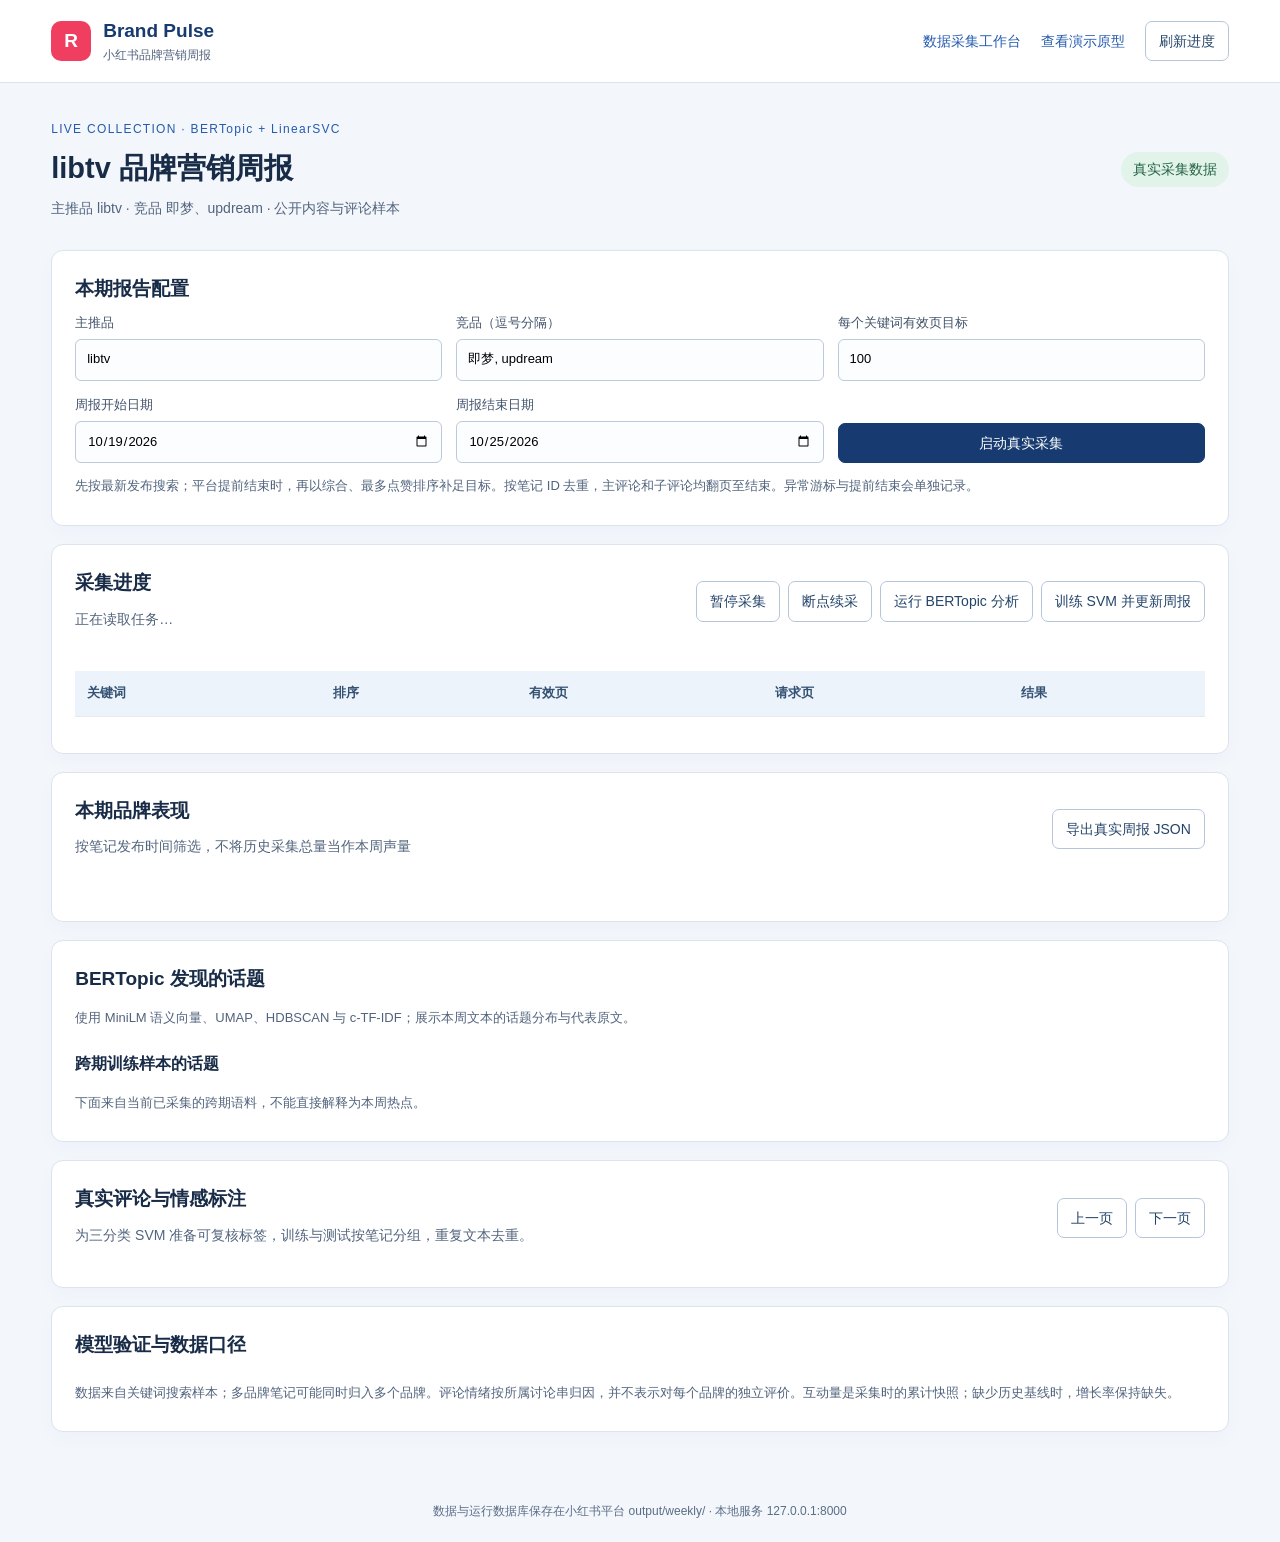
==== platforms/xiaohongshu/web/brand-report/index.html @ d646ecd1 "Add real XHS brand collection and BERTopic plus SVM weekly reporting" ====
<!doctype html>
<html lang="zh-CN"><head><meta charset="utf-8"><meta name="viewport" content="width=device-width,initial-scale=1"><meta http-equiv="refresh" content="0;url=live.html"><title>libtv 品牌营销周报</title></head><body><p><a href="live.html">打开 libtv 真实数据周报</a></p></body></html>
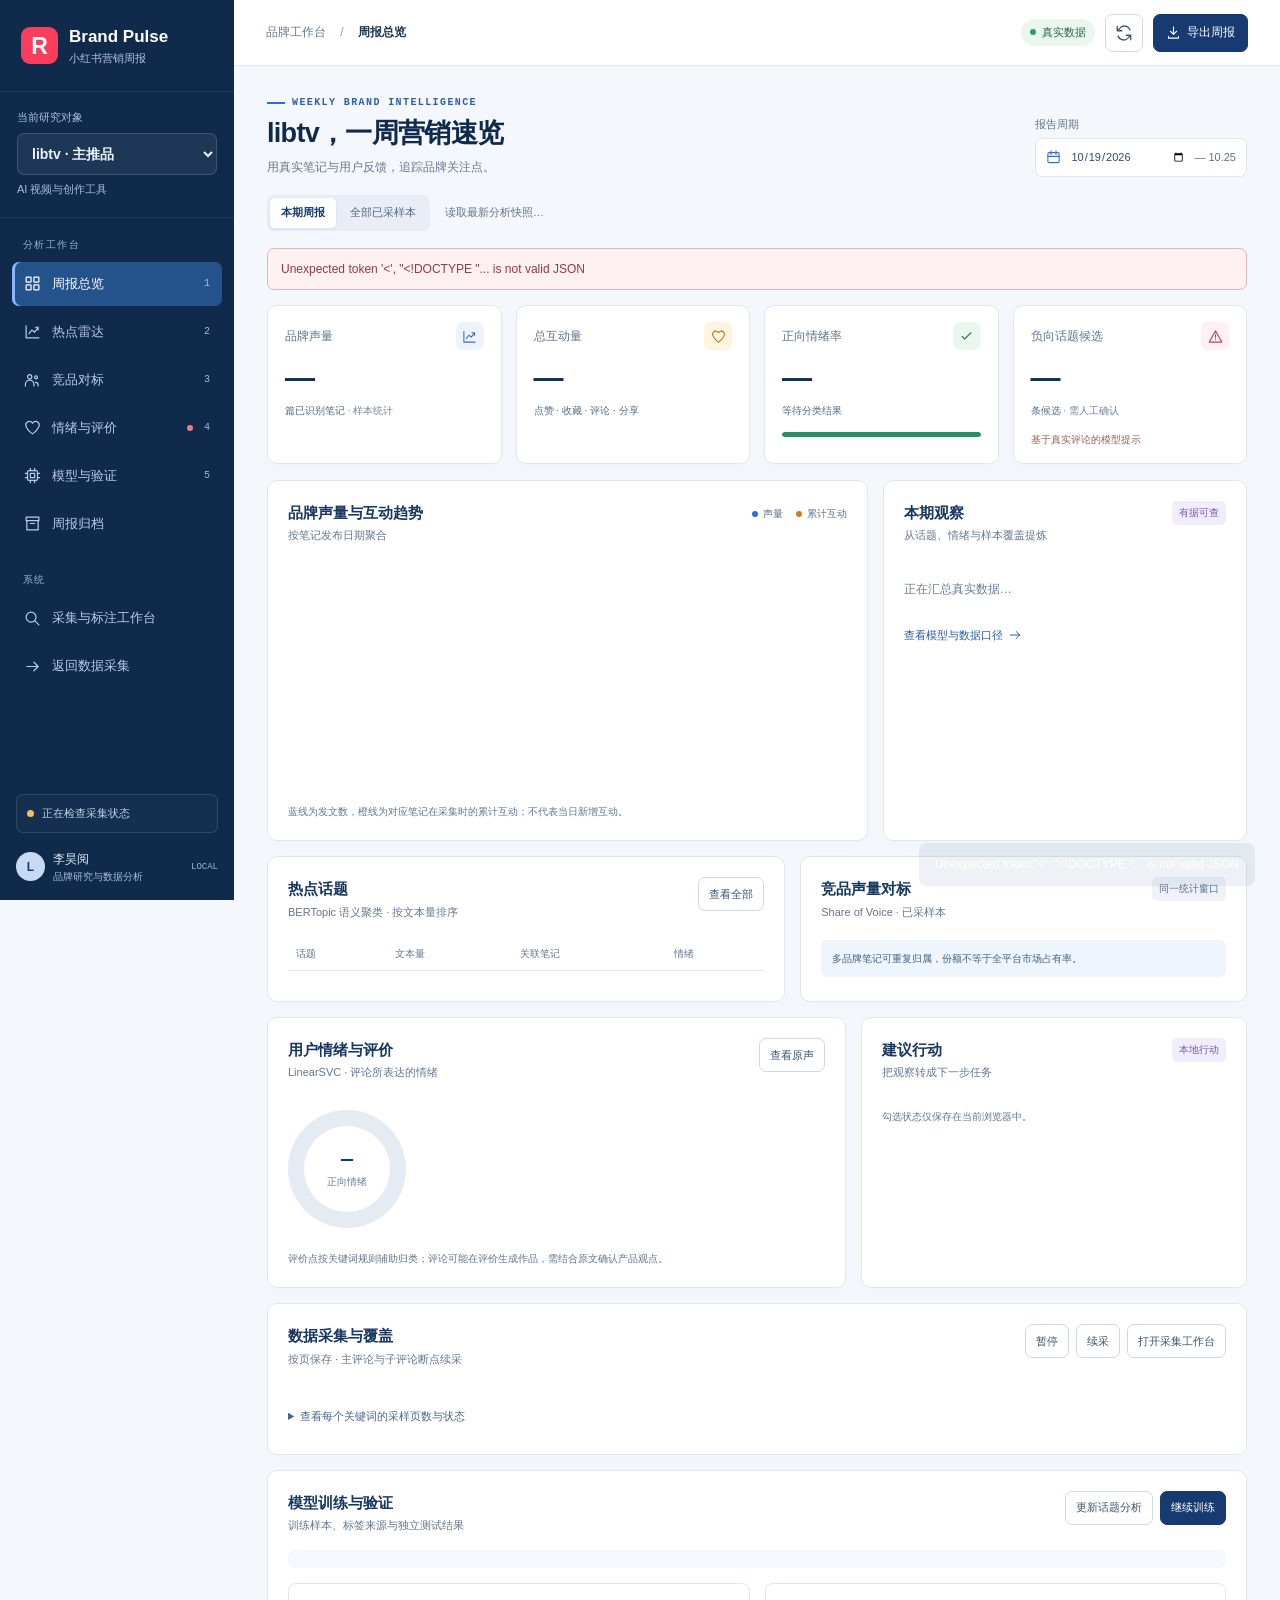
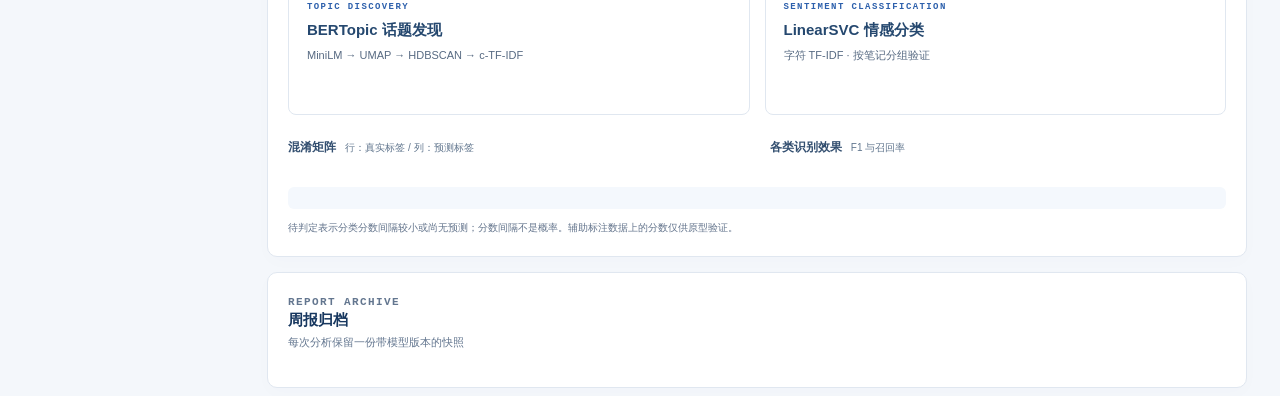
==== commit ade58b40: "Continue grouped model training and add demo-style live brand dashboard" ====
--- a/platforms/xiaohongshu/web/brand-report/index.html
+++ b/platforms/xiaohongshu/web/brand-report/index.html
@@ -1,2 +1,2 @@
-<!doctype html>
-<html lang="zh-CN"><head><meta charset="utf-8"><meta name="viewport" content="width=device-width,initial-scale=1"><meta http-equiv="refresh" content="0;url=live.html"><title>libtv 品牌营销周报</title></head><body><p><a href="live.html">打开 libtv 真实数据周报</a></p></body></html>
+<!doctype html>
+<html lang="zh-CN"><head><meta charset="utf-8"><meta name="viewport" content="width=device-width,initial-scale=1"><meta http-equiv="refresh" content="0;url=dashboard.html"><title>libtv 品牌营销周报</title></head><body><p><a href="dashboard.html">打开 libtv 真实数据周报</a></p></body></html>
